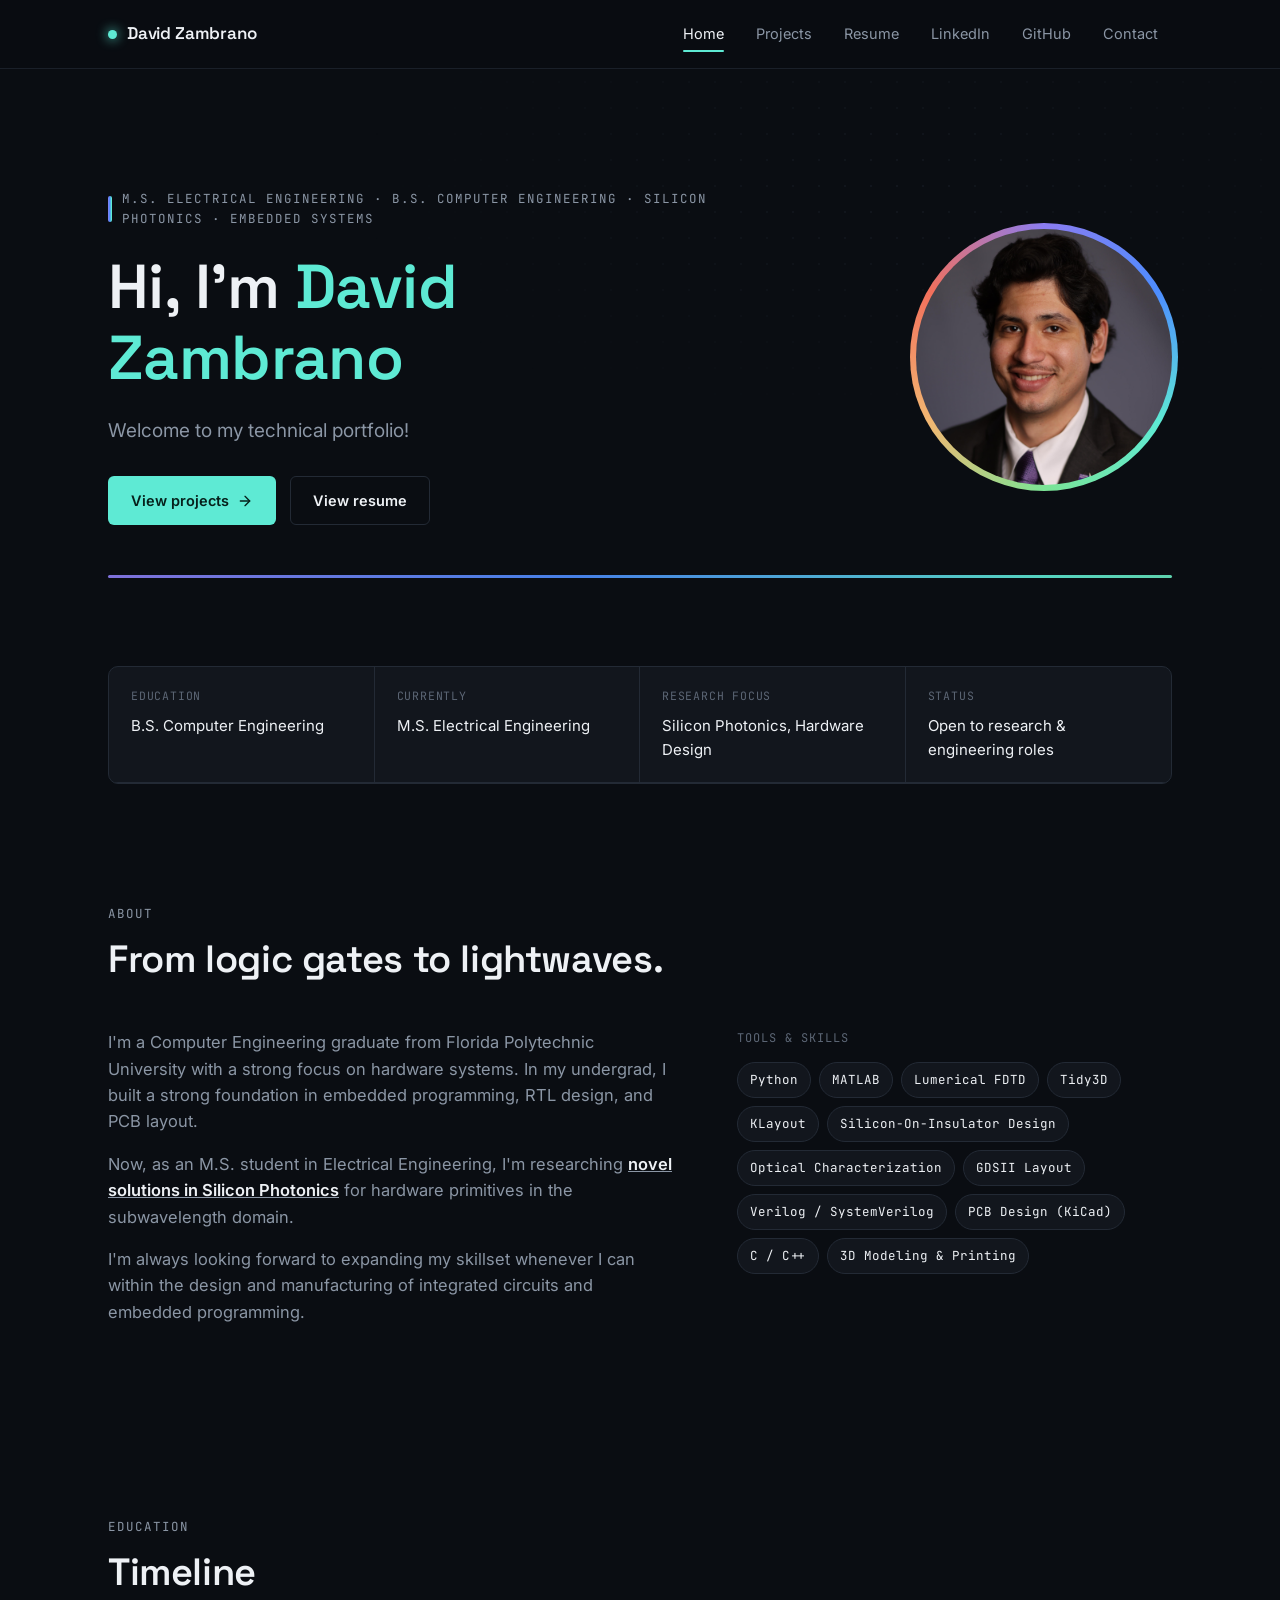
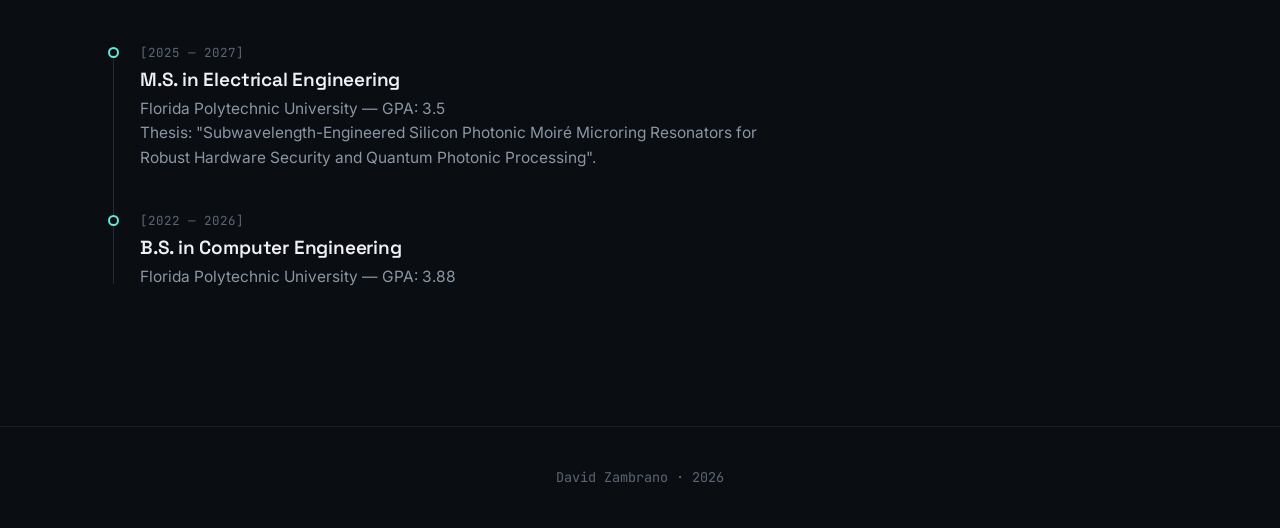
==== index.html @ 541285c4 "Restructuring of project tab." ====
<!DOCTYPE html>
<html lang="en">

<head>
<link rel="stylesheet" href="style.css">
<meta charset="UTF-8">
<meta name="viewport" content="width=device-width, initial-scale=1.0">
<title>David Zambrano | Portfolio</title>
<meta name="description" content="Portfolio of David Zambrano, Computer Engineering graduate, Master's student in Electrical Engineering, thesis in silicon photonic design.">
<link rel="icon" href="data:image/svg+xml,%3Csvg xmlns='http://www.w3.org/2000/svg' viewBox='0 0 32 32'%3E%3Crect width='32' height='32' rx='8' fill='%230a0d12'/%3E%3Ccircle cx='16' cy='16' r='6' fill='%235eead4'/%3E%3C/svg%3E">
<link rel="preconnect" href="https://fonts.googleapis.com">
<link rel="preconnect" href="https://fonts.gstatic.com" crossorigin>
<link href="https://fonts.googleapis.com/css2?family=Space+Grotesk:wght@500;600;700&family=Inter:wght@400;500;600&family=JetBrains+Mono:wght@400;500&display=swap" rel="stylesheet">
</head>

<body>
<script src="script.js"></script>
<a class="skip-link" href="#main">Skip to content</a>

<header class="site-nav">
  <div class="container">
    <a href="index.html" class="brand"><span class="brand-dot"></span>David Zambrano</a>
    <nav class="nav-links" id="nav-links">
      <a href="index.html" aria-current="page">Home</a>
      <a href="projects.html">Projects</a>
      <a href="resume.html">Resume</a>
      <a href="https://www.linkedin.com/in/davidizambrano/" target="_blank" rel="noopener noreferrer">LinkedIn</a>
      <a href="https://github.com/TheDogIsHungry" target="_blank" rel="noopener noreferrer">GitHub</a>
      <a href="https://dot.cards/davidzambrano" target="_blank" rel="noopener noreferrer">Contact</a>
    </nav>
    <button class="nav-toggle" aria-label="Toggle menu" aria-expanded="false" aria-controls="nav-links">
      <svg viewBox="0 0 24 24" fill="none" stroke="currentColor" stroke-width="1.8" stroke-linecap="round"><line x1="3" y1="6" x2="21" y2="6"/><line x1="3" y1="12" x2="21" y2="12"/><line x1="3" y1="18" x2="21" y2="18"/></svg>
    </button>
  </div>
</header>

<main id="main">

  <section class="hero">
    <div class="container hero-inner">
      <div class="hero-copy">
        <span class="eyebrow"><span class="mark" style="width:5px;height:26px;"></span>  M.S. Electrical Engineering · B.S. Computer Engineering  · Silicon Photonics · Embedded Systems</span>
        <h1>Hi, I'm <span style="color:var(--signal)">David Zambrano</span></h1>
        <p class="lede">Welcome to my technical portfolio!</p>
        <div class="hero-actions">
          <a href="projects.html" class="btn btn-primary">View projects
            <svg viewBox="0 0 24 24" fill="none" stroke="currentColor" stroke-width="2" stroke-linecap="round" stroke-linejoin="round"><line x1="5" y1="12" x2="19" y2="12"/><polyline points="12 5 19 12 12 19"/></svg>
          </a>
          <a href="resume.html" class="btn btn-ghost">View resume</a>
        </div>
      </div>
      <div class="hero-photo">
        <div class="photo-frame">
          <img class="photo-img" src="Images/Zambrano_David_Headshot_Zoomed.jpg" alt="David Zambrano"
               onerror="this.style.display='none'; this.nextElementSibling.style.display='flex';">
          <div class="photo-fallback">
            <svg viewBox="0 0 24 24" fill="none" stroke="currentColor" stroke-width="1.6" stroke-linecap="round" stroke-linejoin="round"><path d="M20 21v-2a4 4 0 0 0-4-4H8a4 4 0 0 0-4 4v2"/><circle cx="12" cy="7" r="4"/></svg>
          </div>
        </div>
      </div>
    </div>
    <div class="container" style="margin-top:50px;">
      <div class="divider-spectrum" role="presentation"></div>
    </div>
  </section>

  <section style="padding-top:0px; padding-bottom:24px;">
    <div class="container">
      <div class="datasheet reveal">
        <div class="cell"><div class="label">Education</div><div class="value">B.S. Computer Engineering</div></div>
        <div class="cell"><div class="label">Currently</div><div class="value">M.S. Electrical Engineering</div></div>
        <div class="cell"><div class="label">Research focus</div><div class="value">Silicon Photonics, Hardware Design</div></div>
        <div class="cell"><div class="label">Status</div><div class="value">Open to research &amp; engineering roles</div></div>
      </div>
    </div>
  </section>

  <section id="about">
    <div class="container">
      <div class="section-head">
        <span class="eyebrow">About</span>
        <h2>From logic gates to lightwaves.</h2>
      </div>
      <div class="about-grid">
        <div class="about-copy reveal">
          <p>I'm a Computer Engineering graduate from Florida Polytechnic University with a strong focus on hardware systems. In my undergrad, I built a strong foundation in embedded programming, RTL design, and PCB layout.</p>
          <p>Now, as an M.S. student in Electrical Engineering, I'm researching <a href="https://www.linkedin.com/company/bin-tarik-nanophotonics-group" target="_blank" rel="noopener noreferrer"><u><strong style="color:var(--ink)">novel solutions in Silicon Photonics</strong></u></a> for hardware primitives in the subwavelength domain.</p>
          <p>I'm always looking forward to expanding my skillset whenever I can within the design and manufacturing of integrated circuits and embedded programming.</p>
        </div>
        <div class="reveal">
          <div class="skills-title">Tools &amp; skills</div>
          <div class="chip-row">
            <span class="chip">Python</span>
            <span class="chip">MATLAB</span>
            <span class="chip">Lumerical FDTD</span>
            <span class="chip">Tidy3D</span>
            <span class="chip">KLayout</span>
            <span class="chip">Silicon-On-Insulator Design</span>
            <span class="chip">Optical Characterization</span>
            <span class="chip">GDSII Layout</span>
            <span class="chip">Verilog / SystemVerilog</span>
            <span class="chip">PCB Design (KiCad)</span>
            <span class="chip">C / C++</span>
            <span class="chip">3D Modeling &amp; Printing</span>
          </div>
        </div>
      </div>
    </div>
  </section>

  <section>
    <div class="container">
      <div class="section-head">
        <span class="eyebrow">Education</span>
        <h2>Timeline</h2>
      </div>
      <div class="timeline">
        <div class="timeline-item reveal">
          <div class="when">[2025 — 2027]</div>
          <h3>M.S. in Electrical Engineering</h3>
          <p> Florida Polytechnic University — GPA: 3.5 </p>
          <p> Thesis: "Subwavelength-Engineered Silicon Photonic Moiré Microring Resonators for Robust Hardware Security and Quantum Photonic Processing".</p>
        </div>
        <div class="timeline-item reveal">
          <div class="when">[2022 — 2026]</div>
          <h3>B.S. in Computer Engineering</h3>
          <p>Florida Polytechnic University — GPA: 3.88</p>
        </div>
        
      </div>
    </div>
  </section>

</main>

<footer class="site-footer">
  <div style="display: flex; justify-content: center;">
    <p class="footer-copy">David Zambrano · <span data-year></span> </p>
  </div>
</footer>
  
</body>
</html>
---- style.css ----
:root {
  /* surfaces */
  --bg: #0a0d12;
  --surface: #12161d;
  --surface-raised: #171c25;
  --line: #232a35;
  --line-soft: #1a2029;

  /* text */
  --ink: #eef1f5;
  --muted: #8b96a5;
  --muted-2: #5c6675;

  /* accents */
  --signal: #5eead4;
  --signal-ink: #06201b;
  --amber: #f2b872;
  --violet: #8b7cf0;
  --blue: #4d8dff;
  --green: #7be495;
  --red: #f2705c;

  --spectrum: linear-gradient(90deg,
    var(--violet) 0%, var(--blue) 22%, var(--signal) 44%,
    var(--green) 62%, var(--amber) 80%, var(--red) 100%);

  --radius: 10px;
  --radius-sm: 6px;
  --container: 1120px;

  --font-display: 'Space Grotesk', ui-sans-serif, system-ui, sans-serif;
  --font-body: 'Inter', ui-sans-serif, system-ui, -apple-system, sans-serif;
  --font-mono: 'JetBrains Mono', ui-monospace, SFMono-Regular, Menlo, monospace;

  --ease: cubic-bezier(.16,.8,.24,1);
  --dur: .25s;
}

/* ---------- reset ---------- */
*, *::before, *::after { box-sizing: border-box; }
html { scroll-behavior: smooth; }
@media (prefers-reduced-motion: reduce) {
  html { scroll-behavior: auto; }
  *, *::before, *::after { animation-duration: .001ms !important; animation-iteration-count: 1 !important; transition-duration: .001ms !important; }
}
body {
  margin: 0;
  background: var(--bg);
  color: var(--ink);
  font-family: var(--font-body);
  font-size: 16px;
  line-height: 1.6;
  -webkit-font-smoothing: antialiased;
}
img { max-width: 100%; display: block; }
a { color: inherit; text-decoration: none; }
ul { margin: 0; padding: 0; list-style: none; }
h1, h2, h3, h4 { font-family: var(--font-display); margin: 0; line-height: 1.15; font-weight: 600; letter-spacing: -0.01em; }
p { margin: 0; }
button, input, textarea { font-family: inherit; font-size: inherit; color: inherit; }

/* visible focus everywhere */
a:focus-visible, button:focus-visible, input:focus-visible, textarea:focus-visible {
  outline: 2px solid var(--signal);
  outline-offset: 3px;
  border-radius: var(--radius-sm);
}

.skip-link {
  position: absolute; left: -999px; top: 0;
  background: var(--signal); color: var(--signal-ink);
  padding: 10px 16px; border-radius: 0 0 var(--radius-sm) 0; z-index: 200;
  font-family: var(--font-mono); font-size: 13px;
}
.skip-link:focus { left: 0; }

/* ---------- layout helpers ---------- */
.container { max-width: var(--container); margin: 0 auto; padding: 0 28px; }
section { padding: 96px 0; }
@media (max-width: 720px) { section { padding: 64px 0; } .container { padding: 0 20px; } }

.eyebrow {
  display: inline-flex; align-items: center; gap: 10px;
  font-family: var(--font-mono); font-size: 12.5px; letter-spacing: .08em;
  text-transform: uppercase; color: var(--muted);
}

.mark {
  height: 3px; width: 64px; border-radius: 4px; background: var(--spectrum);
  background-size: 200% 100%;
  animation: shimmer 8s linear infinite;
}
@keyframes shimmer { to { background-position: 200% 0; } }

.divider-spectrum {
  height: 3px; width: 100%; border-radius: 4px; background: var(--spectrum);
  background-size: 200% 100%; animation: shimmer 10s linear infinite;
  opacity: .9;
}

.lede { color: var(--muted); font-size: 18px; max-width: 60ch; }

.section-head { display: flex; flex-direction: column; gap: 14px; margin-bottom: 48px; }
.section-head h2 { font-size: clamp(28px, 3.4vw, 38px); }

/* ---------- buttons ---------- */
.btn {
  display: inline-flex; align-items: center; gap: 8px;
  padding: 12px 22px; border-radius: var(--radius-sm);
  font-family: var(--font-body); font-weight: 600; font-size: 14.5px;
  border: 1px solid transparent; cursor: pointer;
  transition: transform var(--dur) var(--ease), border-color var(--dur) var(--ease), background var(--dur) var(--ease), color var(--dur) var(--ease);
}
.btn-primary { background: var(--signal); color: var(--signal-ink); }
.btn-primary:hover { transform: translateY(-2px); }
.btn-ghost { background: transparent; color: var(--ink); border-color: var(--line); }
.btn-ghost:hover { border-color: var(--signal); color: var(--signal); transform: translateY(-2px); }
.btn svg { width: 16px; height: 16px; }

/* ---------- nav ---------- */
.site-nav {
  position: sticky; top: 0; z-index: 100;
  background: rgba(10,13,18,.88);
  border-bottom: 1px solid var(--line-soft);
  backdrop-filter: saturate(140%) blur(6px);
}
.site-nav .container { display: flex; align-items: center; justify-content: space-between; height: 68px; }
.brand { font-family: var(--font-display); font-weight: 600; font-size: 17px; letter-spacing: -.01em; display: flex; align-items: center; gap: 10px; }
.brand-dot { width: 9px; height: 9px; border-radius: 50%; background: var(--signal); box-shadow: 0 0 12px var(--signal); }

.nav-links { display: flex; align-items: center; gap: 4px; }
.nav-links a {
  position: relative; padding: 8px 14px; font-size: 14.5px; color: var(--muted);
  transition: color var(--dur) var(--ease);
}
.nav-links a::after {
  content: ""; position: absolute; left: 14px; right: 14px; bottom: 2px; height: 2px;
  background: var(--signal); border-radius: 2px;
  transform: scaleX(0); transform-origin: left; transition: transform var(--dur) var(--ease);
}
.nav-links a:hover { color: var(--ink); }
.nav-links a:hover::after { transform: scaleX(1); }
.nav-links a[aria-current="page"] { color: var(--ink); }
.nav-links a[aria-current="page"]::after { transform: scaleX(1); }

.nav-toggle { display: none; background: none; border: 1px solid var(--line); border-radius: var(--radius-sm); width: 40px; height: 40px; align-items: center; justify-content: center; }
.nav-toggle svg { width: 18px; height: 18px; }

@media (max-width: 780px) {
  .nav-toggle { display: inline-flex; }
  .nav-links {
    position: absolute; top: 68px; left: 0; right: 0;
    background: var(--bg); border-bottom: 1px solid var(--line-soft);
    flex-direction: column; align-items: stretch; padding: 8px 20px 18px;
    display: none;
  }
  .nav-links.open { display: flex; }
  .nav-links a { padding: 12px 4px; }
  .nav-links a::after { display: none; }
}

/* ---------- hero ---------- */
.hero { position: relative; padding: 120px 0 88px; overflow: hidden; }
.hero::before {
  content: ""; position: absolute; inset: 0; pointer-events: none;
  background-image: radial-gradient(var(--line-soft) 1px, transparent 1px);
  background-size: 26px 26px;
  -webkit-mask-image: radial-gradient(ellipse 60% 60% at 70% 20%, #000 0%, transparent 70%);
  mask-image: radial-gradient(ellipse 60% 60% at 70% 20%, #000 0%, transparent 70%);
  opacity: .5;
}
.hero-inner {
  position: relative; display: flex; align-items: center; justify-content: space-between;
  gap: 56px;
}
.hero-copy { display: flex; flex-direction: column; gap: 22px; max-width: 620px; flex: 1 1 480px; }
.hero h1 { font-size: clamp(38px, 6vw, 62px); }
.hero .lede { font-size: 19px; }
.hero-actions { display: flex; gap: 14px; margin-top: 8px; flex-wrap: wrap; }
.hero-caption { font-family: var(--font-mono); font-size: 12.5px; color: var(--muted-2); margin-top: -6px; }

/* ---------- hero photo: circular frame with a rotating spectrum ring ---------- */
.hero-photo { flex: 0 0 auto; display: flex; justify-content: center; }
.photo-frame {
  position: relative;
  width: clamp(160px, 20vw, 260px);
  height: clamp(160px, 20vw, 260px);
  border-radius: 50%;
  flex-shrink: 0;
}
.photo-frame::before {
  content: "";
  position: absolute; inset: -6px; z-index: 0;
  border-radius: 50%;
  background: conic-gradient(from 0deg,
    var(--violet), var(--blue), var(--signal), var(--green), var(--amber), var(--red), var(--violet));
  animation: spin-ring 8s linear infinite;
}
@keyframes spin-ring { to { transform: rotate(360deg); } }
.photo-img, .photo-fallback {
  position: absolute; inset: 0; z-index: 1;
  width: 100%; height: 100%;
  border-radius: 50%;
  object-fit: cover;
  display: block;
}
.photo-fallback {
  display: none; /* shown automatically via onerror if no photo is found yet */
  align-items: center; justify-content: center;
  background: var(--surface-raised);
  border: 1px solid var(--line);
  color: var(--muted-2);
}
.photo-fallback svg { width: 36%; height: 36%; }

@media (max-width: 860px) {
  .hero-inner { flex-direction: column-reverse; text-align: center; gap: 36px; }
  .hero-copy { max-width: 100%; align-items: center; }
  .hero-actions { justify-content: center; }
}

/* ---------- datasheet strip ---------- */
.datasheet {
  border: 1px solid var(--line); border-radius: var(--radius);
  background: var(--surface); overflow: hidden;
  display: grid; grid-template-columns: repeat(4, 1fr);
}
.datasheet .cell { padding: 20px 22px; border-right: 1px solid var(--line); border-bottom: 1px solid var(--line); }
.datasheet .cell:nth-child(4n) { border-right: none; }
.datasheet .label { font-family: var(--font-mono); font-size: 11.5px; letter-spacing: .07em; text-transform: uppercase; color: var(--muted-2); margin-bottom: 8px; }
.datasheet .value { font-size: 15px; color: var(--ink); }
@media (max-width: 780px) {
  .datasheet { grid-template-columns: repeat(2, 1fr); }
  .datasheet .cell:nth-child(4n) { border-right: 1px solid var(--line); }
  .datasheet .cell:nth-child(2n) { border-right: none; }
}

/* ---------- about / skills ---------- */
.about-grid { display: grid; grid-template-columns: 1.3fr 1fr; gap: 64px; align-items: start; }
@media (max-width: 860px) { .about-grid { grid-template-columns: 1fr; gap: 40px; } }
.about-copy p + p { margin-top: 16px; }
.about-copy { color: var(--muted); font-size: 16.5px; }
.about-copy strong { color: var(--ink); font-weight: 600; }

.skills-title { font-family: var(--font-mono); font-size: 12px; letter-spacing: .08em; text-transform: uppercase; color: var(--muted-2); margin-bottom: 14px; }
.chip-row { display: flex; flex-wrap: wrap; gap: 8px; }
.chip {
  font-family: var(--font-mono); font-size: 12.5px; color: var(--ink);
  border: 1px solid var(--line); background: var(--surface);
  padding: 7px 12px; border-radius: 999px;
}

/* ---------- timeline ---------- */
.timeline { position: relative; padding-left: 32px; }
.timeline::before { content: ""; position: absolute; left: 5px; top: 6px; bottom: 6px; width: 1px; background: var(--line); }
.timeline-item { position: relative; padding-bottom: 40px; }
.timeline-item:last-child { padding-bottom: 0; }
.timeline-item::before {
  content: ""; position: absolute; left: -32px; top: 4px; width: 11px; height: 11px; border-radius: 50%;
  background: var(--bg); border: 2px solid var(--signal);
}
.timeline-item .when { font-family: var(--font-mono); font-size: 12.5px; color: var(--muted-2); margin-bottom: 6px; }
.timeline-item h3 { font-size: 19px; margin-bottom: 6px; }
.timeline-item p { color: var(--muted); font-size: 15.5px; max-width: 62ch; }

/* ---------- cards / project grid ---------- */
.grid { display: grid; grid-template-columns: repeat(3, 1fr); gap: 22px; }
@media (max-width: 980px) { .grid { grid-template-columns: repeat(2, 1fr); } }
@media (max-width: 640px) { .grid { grid-template-columns: 1fr; } }

/* cards that take the full width the 3-column grid used to occupy */
.grid.grid-full { grid-template-columns: 1fr; gap: 26px; }
.grid-full .card { padding: 32px; }

/* two-photo row for a project card, sits between the description and the tags */
.card-media { display: grid; grid-template-columns: 1fr 1fr; gap: 12px; }
.media-slot {
  position: relative; aspect-ratio: 14 / 9; overflow: hidden;
  border-radius: var(--radius-sm); background: var(--surface-raised); border: 1px solid var(--line);
}
.media-slot img { width: 100%; height: 100%; object-fit: cover; display: block; }
.media-fallback {
  position: absolute; inset: 0; display: none; flex-direction: column; align-items: center; justify-content: center; gap: 6px;
  color: var(--muted-2); font-family: var(--font-mono); font-size: 11.5px; text-align: center; padding: 10px;
}
.media-fallback svg { width: 26px; height: 26px; }
@media (max-width: 560px) { .card-media { grid-template-columns: 1fr; } }

.card {
  border: 1px solid var(--line); background: var(--surface); border-radius: var(--radius);
  padding: 26px; display: flex; flex-direction: column; gap: 14px;
  transition: transform var(--dur) var(--ease), border-color var(--dur) var(--ease);
}
.card:hover { transform: translateY(-4px); border-color: var(--signal); }
.card-icon { width: 38px; height: 38px; border-radius: 9px; background: var(--surface-raised); display: flex; align-items: center; justify-content: center; color: var(--signal); }
.card-icon svg { width: 19px; height: 19px; }
.card h3 { font-size: 18px; }
.card p { color: var(--muted); font-size: 14.5px; flex-grow: 1; }
.card-tags { display: flex; flex-wrap: wrap; gap: 6px; }
.tag { font-family: var(--font-mono); font-size: 11.5px; color: var(--muted); border: 1px solid var(--line); padding: 4px 9px; border-radius: 6px; }
.card-links { display: flex; gap: 16px; margin-top: 4px; }
.card-links a { font-size: 13.5px; color: var(--signal); display: inline-flex; align-items: center; gap: 6px; }
.card-links a:hover { text-decoration: underline; }
.card-links svg { width: 14px; height: 14px; }

/* ---------- github page ---------- */
.gh-profile {
  display: flex; gap: 24px; align-items: center; border: 1px solid var(--line);
  background: var(--surface); border-radius: var(--radius); padding: 28px;
  flex-wrap: wrap;
}
.gh-avatar {
  width: 84px; height: 84px; border-radius: 50%; background: var(--surface-raised);
  border: 1px solid var(--line); display: flex; align-items: center; justify-content: center; color: var(--signal); flex-shrink: 0;
}
.gh-avatar svg { width: 38px; height: 38px; }
.gh-meta h2 { font-size: 22px; margin-bottom: 4px; }
.gh-meta p { color: var(--muted); font-size: 15px; }
.gh-stats { display: flex; gap: 10px; margin-top: 14px; flex-wrap: wrap; }
.gh-stats img { border-radius: var(--radius-sm); }
.gh-cta { margin-left: auto; }
@media (max-width: 640px) { .gh-cta { margin-left: 0; } }

/* ---------- resume page ---------- */
.resume-head { display: flex; align-items: center; justify-content: space-between; gap: 20px; flex-wrap: wrap; }
.resume-block + .resume-block { margin-top: 44px; }
.resume-block h2 { font-size: 21px; margin-bottom: 20px; display: flex; align-items: center; gap: 12px; }
.resume-block h2 .mark { width: 26px; }
.resume-entry + .resume-entry { margin-top: 22px; padding-top: 22px; border-top: 1px solid var(--line-soft); }
.resume-entry-head { display: flex; justify-content: space-between; gap: 16px; flex-wrap: wrap; }
.resume-entry-head h3 { font-size: 16.5px; }
.resume-entry-head .when { font-family: var(--font-mono); font-size: 12.5px; color: var(--muted-2); white-space: nowrap; }
.resume-entry .org { color: var(--signal); font-size: 14px; margin-top: 2px; }
.resume-entry ul { margin-top: 10px; display: flex; flex-direction: column; gap: 6px; }
.resume-entry li { color: var(--muted); font-size: 14.5px; padding-left: 18px; position: relative; }
.resume-entry li::before { content: "—"; position: absolute; left: 0; color: var(--muted-2); }

/* ---------- contact ---------- */
.contact-grid { display: grid; grid-template-columns: 1fr 1fr; gap: 60px; }
@media (max-width: 860px) { .contact-grid { grid-template-columns: 1fr; gap: 44px; } }

.contact-link-row {
  display: flex; align-items: center; gap: 14px; padding: 16px 0;
  border-bottom: 1px solid var(--line-soft);
}
.contact-link-row:first-child { padding-top: 0; }
.contact-icon { width: 36px; height: 36px; border-radius: 8px; background: var(--surface); border: 1px solid var(--line); display: flex; align-items: center; justify-content: center; color: var(--signal); flex-shrink: 0; }
.contact-icon svg { width: 16px; height: 16px; }
.contact-link-row .label { font-family: var(--font-mono); font-size: 11.5px; letter-spacing: .06em; text-transform: uppercase; color: var(--muted-2); }
.contact-link-row .value { font-size: 15.5px; margin-top: 2px; }
.contact-link-row a.value:hover { color: var(--signal); }

.field { display: flex; flex-direction: column; gap: 8px; margin-bottom: 18px; }
.field label { font-family: var(--font-mono); font-size: 12px; letter-spacing: .05em; text-transform: uppercase; color: var(--muted); }
.field input, .field textarea {
  background: var(--surface); border: 1px solid var(--line); border-radius: var(--radius-sm);
  padding: 12px 14px; color: var(--ink); resize: vertical;
  transition: border-color var(--dur) var(--ease);
}
.field input:focus, .field textarea:focus { border-color: var(--signal); }
.field input::placeholder, .field textarea::placeholder { color: var(--muted-2); }
.form-note { font-size: 13px; color: var(--muted-2); margin-top: 10px; }
.form-status { font-size: 14px; margin-top: 14px; min-height: 20px; }
.form-status.ok { color: var(--signal); }

/* ---------- footer ---------- */
.site-footer { border-top: 1px solid var(--line-soft); padding: 40px 0; margin-top: 40px; }
.site-footer .container { display: flex; align-items: center; justify-content: space-between; flex-wrap: wrap; gap: 16px; }
.footer-copy { color: var(--muted-2); font-size: 13.5px; font-family: var(--font-mono); }
.footer-social { display: flex; gap: 10px; }
.footer-social a {
  width: 36px; height: 36px; border-radius: 8px; border: 1px solid var(--line);
  display: flex; align-items: center; justify-content: center; color: var(--muted);
  transition: color var(--dur) var(--ease), border-color var(--dur) var(--ease);
}
.footer-social a:hover { color: var(--signal); border-color: var(--signal); }
.footer-social svg { width: 16px; height: 16px; }

/* ---------- page kicker (used at top of every page's main heading) ---------- */
.page-head { padding: 56px 0 8px; }
.page-head .mark { margin-bottom: 18px; }
.page-head h1 { font-size: clamp(32px, 4.4vw, 46px); margin-bottom: 14px; }

@media (max-width: 640px) {
  .page-head { text-align: center; }
  .page-head .mark { margin-left: auto; margin-right: auto; }
  .resume-head { flex-direction: column; align-items: center; text-align: center; gap: 24px; }
}

/* ---------- reveal-on-scroll ---------- */
.reveal { opacity: 0; transform: translateY(14px); transition: opacity .6s var(--ease), transform .6s var(--ease); }
.reveal.in { opacity: 1; transform: translateY(0); }
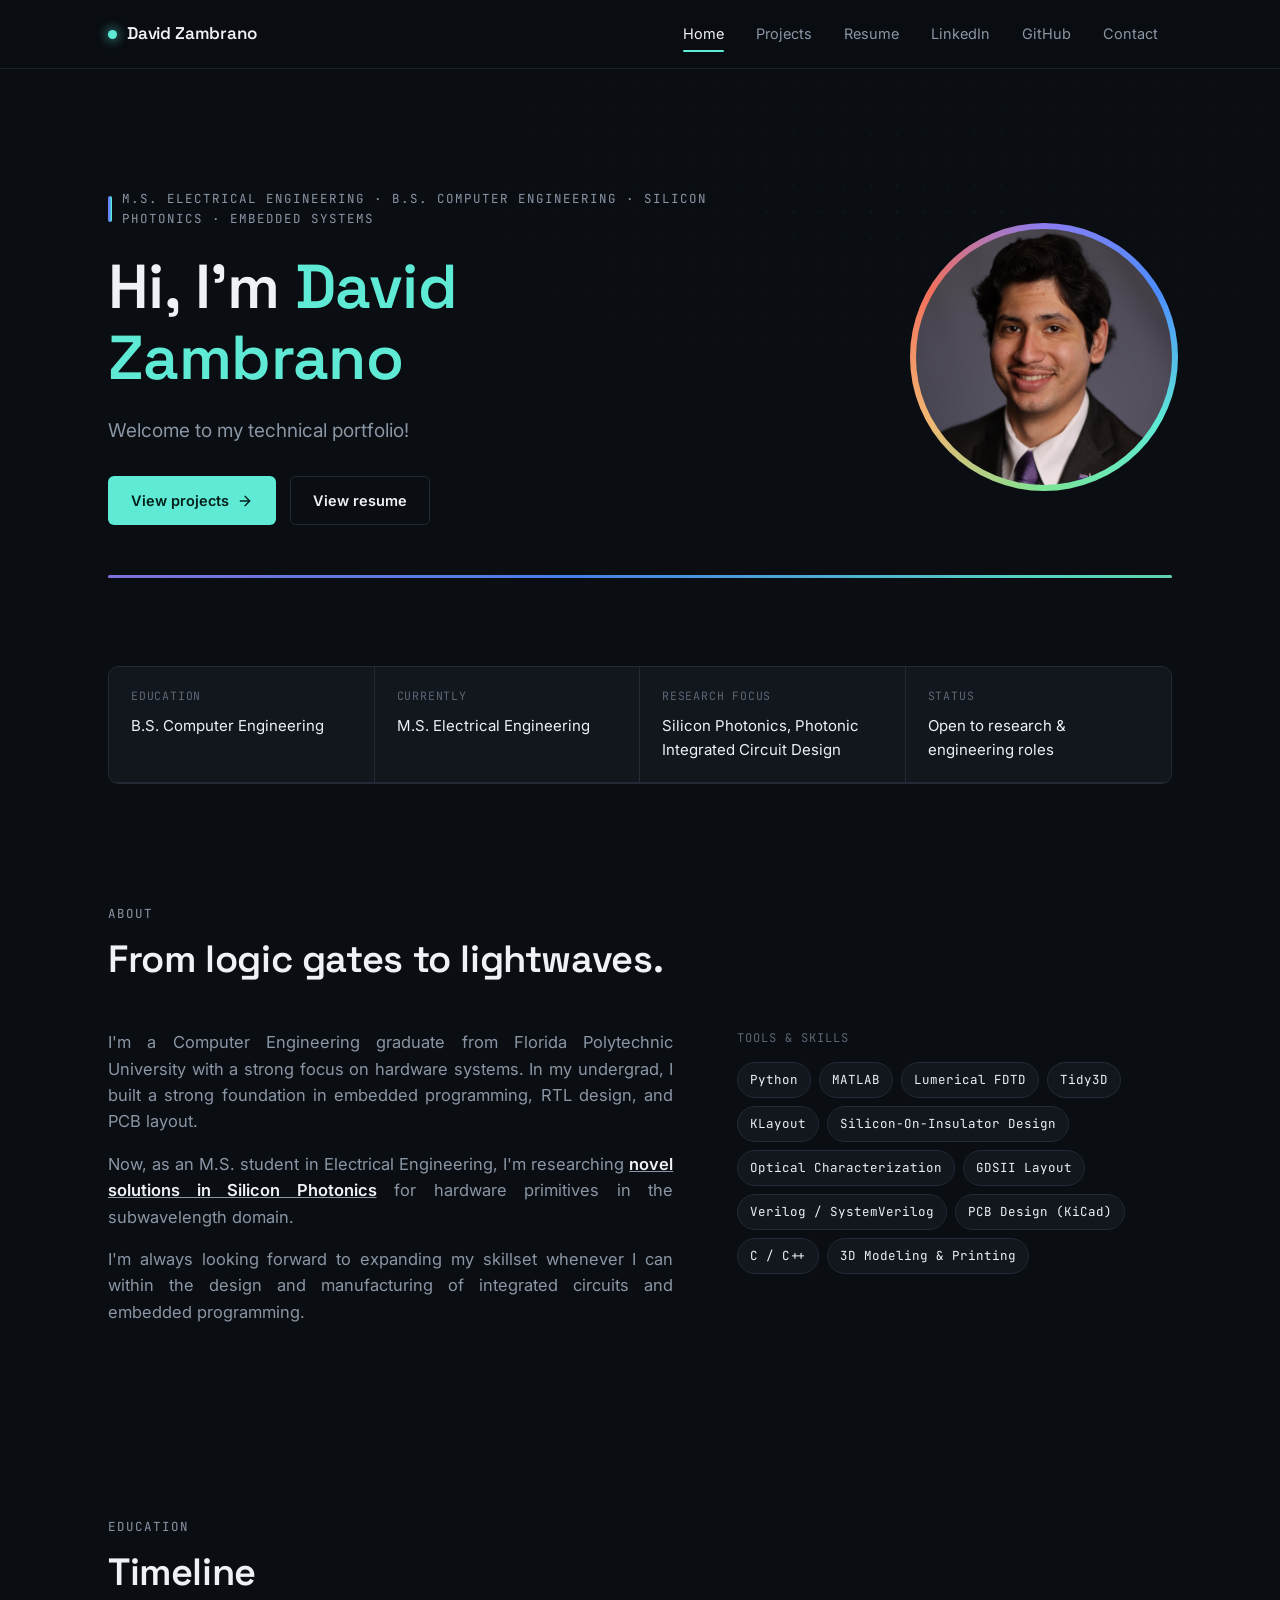
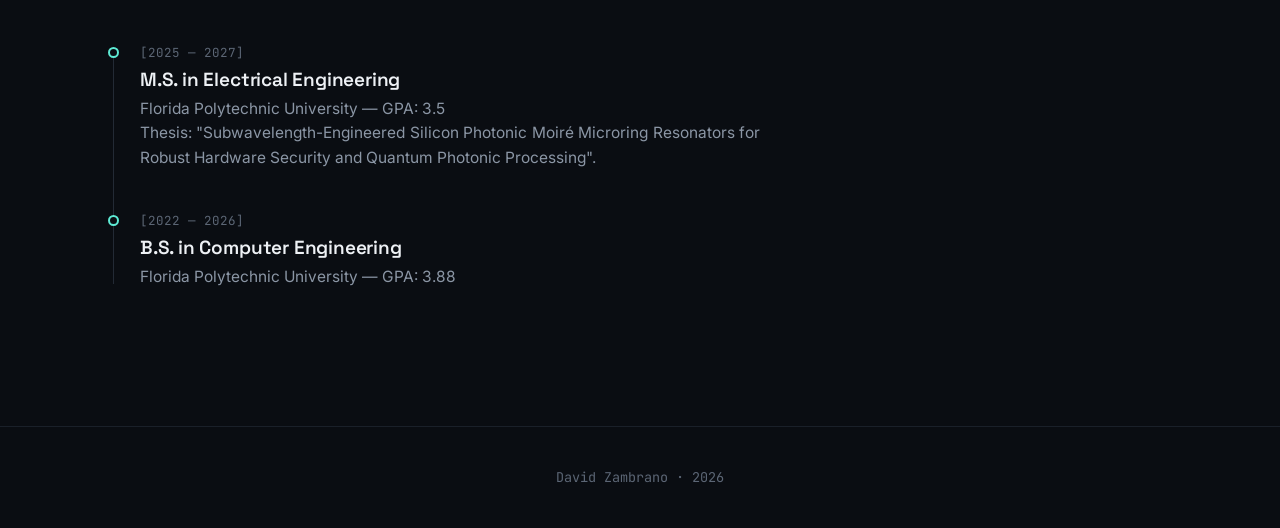
==== commit e08e5d6e: "Added project deep dive page, corresponding images" ====
--- a/index.html
+++ b/index.html
@@ -69,7 +69,7 @@
       <div class="datasheet reveal">
         <div class="cell"><div class="label">Education</div><div class="value">B.S. Computer Engineering</div></div>
         <div class="cell"><div class="label">Currently</div><div class="value">M.S. Electrical Engineering</div></div>
-        <div class="cell"><div class="label">Research focus</div><div class="value">Silicon Photonics, Hardware Design</div></div>
+        <div class="cell"><div class="label">Research focus</div><div class="value">Silicon Photonics, Photonic Integrated Circuit Design</div></div>
         <div class="cell"><div class="label">Status</div><div class="value">Open to research &amp; engineering roles</div></div>
       </div>
     </div>
@@ -84,7 +84,7 @@
       <div class="about-grid">
         <div class="about-copy reveal">
           <p>I'm a Computer Engineering graduate from Florida Polytechnic University with a strong focus on hardware systems. In my undergrad, I built a strong foundation in embedded programming, RTL design, and PCB layout.</p>
-          <p>Now, as an M.S. student in Electrical Engineering, I'm researching <a href="https://www.linkedin.com/company/bin-tarik-nanophotonics-group" target="_blank" rel="noopener noreferrer"><u><strong style="color:var(--ink)">novel solutions in Silicon Photonics</strong></u></a> for hardware primitives in the subwavelength domain.</p>
+          <p>Now, as an M.S. student in Electrical Engineering, I'm researching <a href="https://www.linkedin.com/company/bin-tarik-nanophotonics-group/posts/?feedView=all" target="_blank" rel="noopener noreferrer"><u><strong style="color:var(--ink)">novel solutions in Silicon Photonics</strong></u></a> for hardware primitives in the subwavelength domain.</p>
           <p>I'm always looking forward to expanding my skillset whenever I can within the design and manufacturing of integrated circuits and embedded programming.</p>
         </div>
         <div class="reveal">
--- a/style.css
+++ b/style.css
@@ -43,6 +43,8 @@
   html { scroll-behavior: auto; }
   *, *::before, *::after { animation-duration: .001ms !important; animation-iteration-count: 1 !important; transition-duration: .001ms !important; }
 }
+
+
 body {
   margin: 0;
   background: var(--bg);
@@ -56,7 +58,7 @@
 a { color: inherit; text-decoration: none; }
 ul { margin: 0; padding: 0; list-style: none; }
 h1, h2, h3, h4 { font-family: var(--font-display); margin: 0; line-height: 1.15; font-weight: 600; letter-spacing: -0.01em; }
-p { margin: 0; }
+p { margin: 0; text-align: justify; text-align-last: left; -webkit-hyphens: auto; -ms-hyphens: auto; hyphens: auto; }
 button, input, textarea { font-family: inherit; font-size: inherit; color: inherit; }
 
 /* visible focus everywhere */
@@ -381,9 +383,55 @@
 .page-head .mark { margin-bottom: 18px; }
 .page-head h1 { font-size: clamp(32px, 4.4vw, 46px); margin-bottom: 14px; }
 
+/* ---------- back link ---------- */
+.back-link {
+  display: inline-flex; align-items: center; gap: 8px;
+  font-family: var(--font-mono); font-size: 13px; color: var(--muted);
+  margin-bottom: 22px; transition: color var(--dur) var(--ease);
+}
+.back-link:hover { color: var(--signal); }
+.back-link svg { width: 14px; height: 14px; }
+
+/* ---------- project detail / document-style content ---------- */
+.doc-content { max-width: 900px; margin: 0 auto; color: var(--muted); font-size: 16.5px; line-height: 1.75; }
+/* this block is long (full article length), so the scroll-reveal fade-in never gets far
+   enough into view to trigger near the top of the page — show it immediately instead */
+.doc-content.reveal { opacity: 1; transform: none; }
+.doc-content .lede { font-size: 18.5px; margin-bottom: 4px; }
+.doc-content p { margin-bottom: 20px; }
+.doc-content strong { color: var(--ink); font-weight: 600; }
+.doc-content h2 { font-family: var(--font-display); color: var(--ink); font-size: 24px; margin: 48px 0 16px; }
+.doc-content h2:first-of-type { margin-top: 8px; }
+.doc-content .card-media { margin: 8px 0 36px; }
+.card-media figure { margin: 0; }
+.card-media figcaption { margin-top: 10px; font-family: var(--font-mono); font-size: 12.5px; color: var(--muted); text-align: center; }
+.doc-figure { margin: 36px 0; }
+.doc-figure figcaption { margin-top: 10px; font-family: var(--font-mono); font-size: 12.5px; color: var(--muted); text-align: center; }
+.doc-quote {
+  margin: 40px 0; padding-left: 22px; border-left: 2px solid var(--signal);
+  font-family: var(--font-display); font-size: 20px; line-height: 1.5; color: var(--ink);
+}
+.doc-quote cite { display: block; margin-top: 10px; font-family: var(--font-mono); font-size: 12.5px; color: var(--muted-2); font-style: normal; }
+
+/* project detail header: auto-detected as any page-head containing a back-link.
+   Centers the mark/eyebrow/title/tags and puts the back-link at the very top, above the
+   light bar — done entirely through CSS (:has), no HTML markup or class changes required. */
+.page-head:has(.back-link) {
+  display: flex;
+  flex-direction: column;
+  align-items: center;
+  text-align: center;
+}
+.page-head:has(.back-link) .back-link { order: 0; justify-content: center; margin: 0 0 20px; }
+.page-head:has(.back-link) .mark { order: 1; margin-left: auto; margin-right: auto; margin-bottom: 14px; }
+.page-head:has(.back-link) .eyebrow { order: 2; margin-bottom: 6px; }
+.page-head:has(.back-link) h1 { order: 4; margin-bottom: 14px; }
+.page-head:has(.back-link) .card-tags { order: 5; justify-content: center; }
+
 @media (max-width: 640px) {
   .page-head { text-align: center; }
   .page-head .mark { margin-left: auto; margin-right: auto; }
+  .page-head .card-tags { justify-content: center; }
   .resume-head { flex-direction: column; align-items: center; text-align: center; gap: 24px; }
 }
 
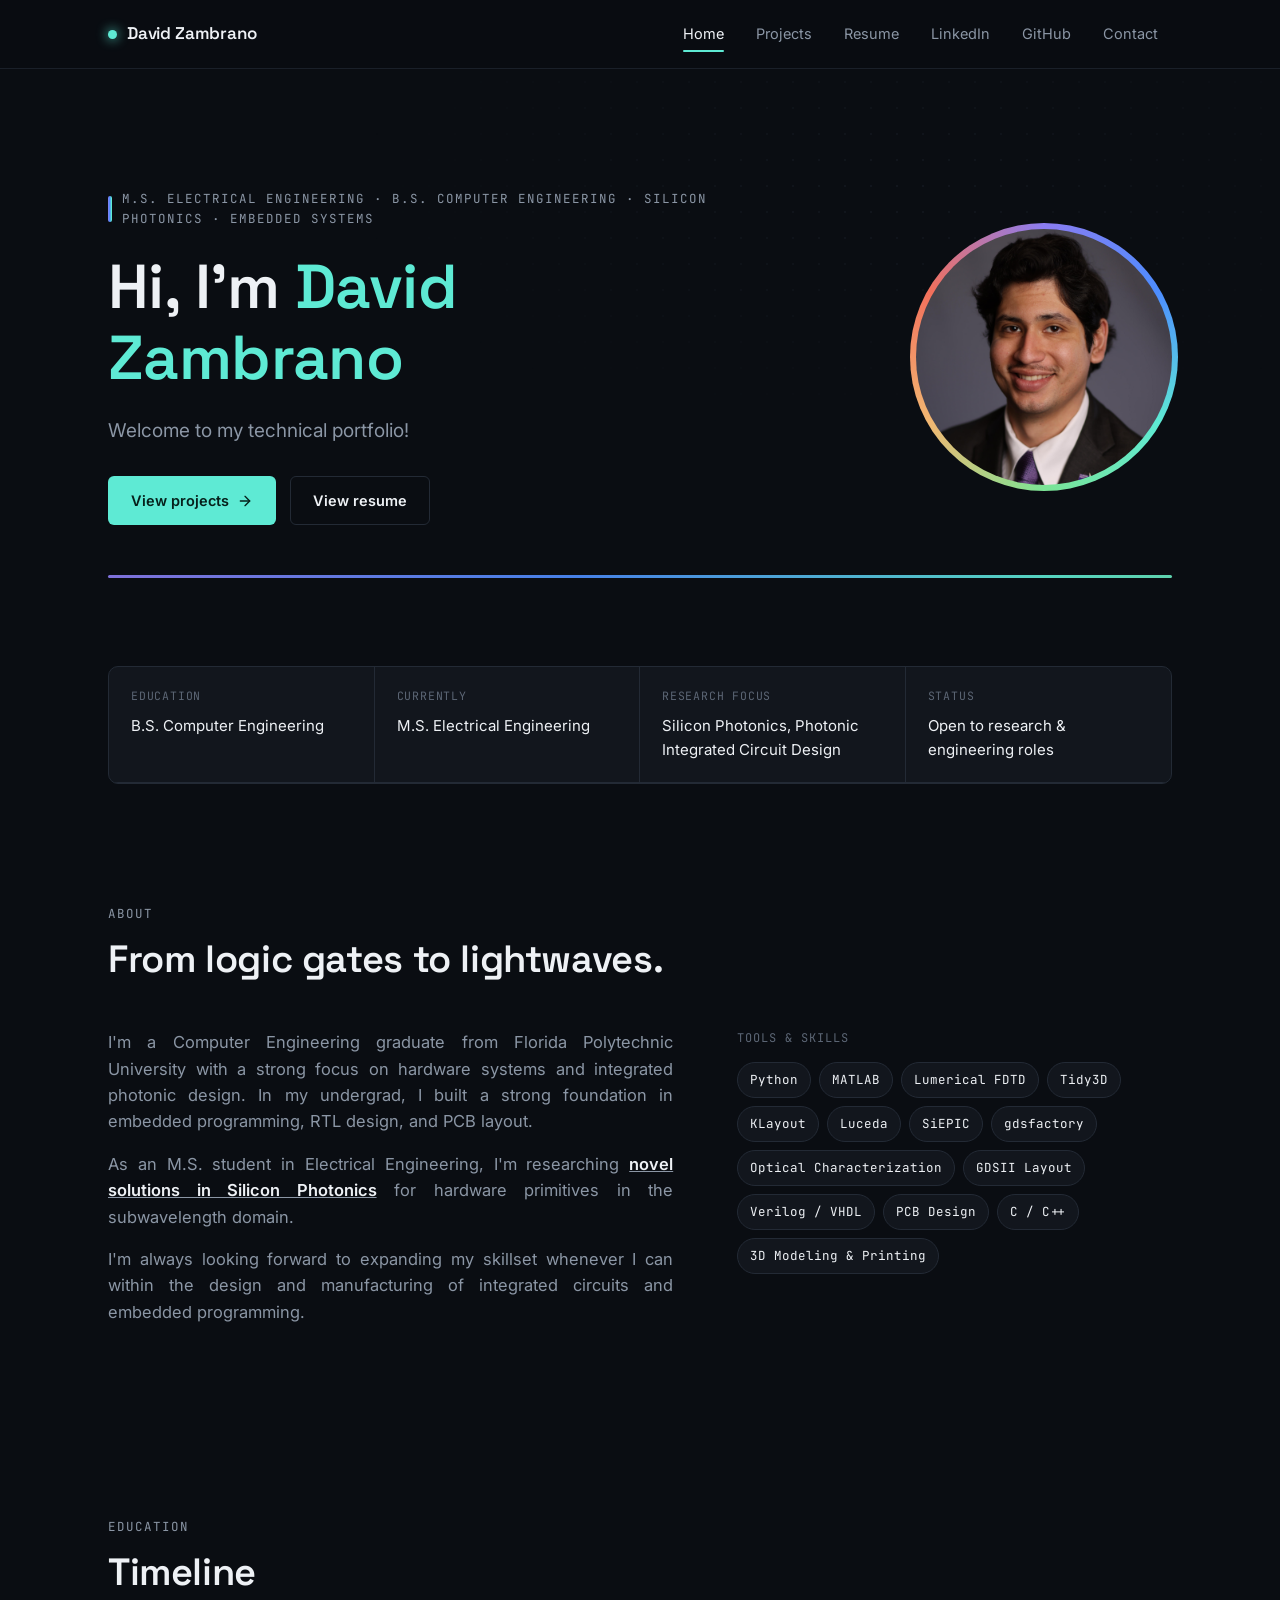
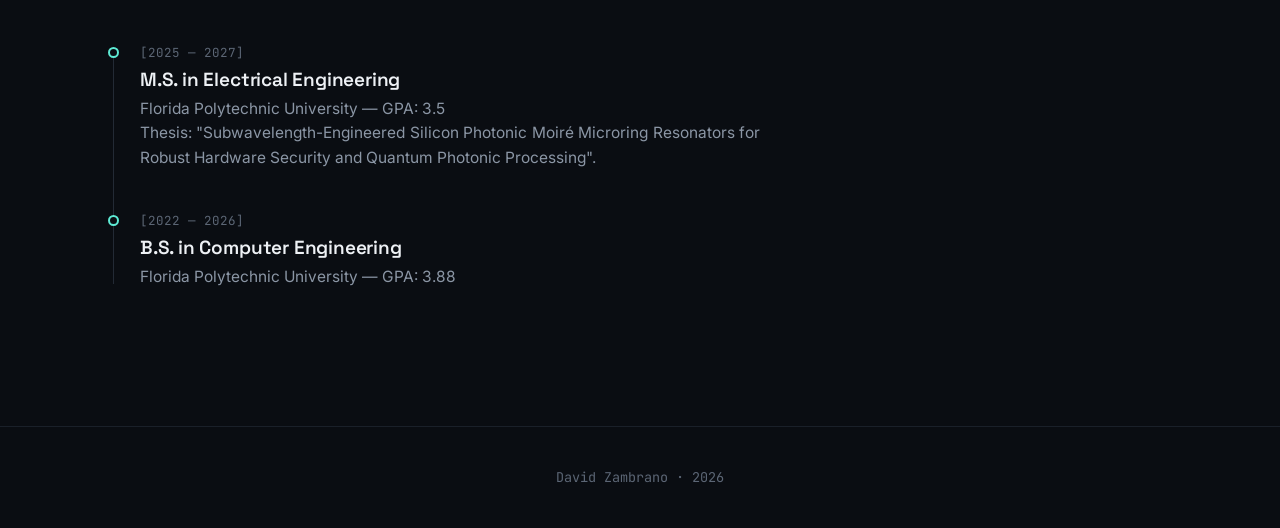
==== commit c1494d3c: "Reorganized image files, add WartHog page" ====
--- a/index.html
+++ b/index.html
@@ -83,8 +83,8 @@
       </div>
       <div class="about-grid">
         <div class="about-copy reveal">
-          <p>I'm a Computer Engineering graduate from Florida Polytechnic University with a strong focus on hardware systems. In my undergrad, I built a strong foundation in embedded programming, RTL design, and PCB layout.</p>
-          <p>Now, as an M.S. student in Electrical Engineering, I'm researching <a href="https://www.linkedin.com/company/bin-tarik-nanophotonics-group/posts/?feedView=all" target="_blank" rel="noopener noreferrer"><u><strong style="color:var(--ink)">novel solutions in Silicon Photonics</strong></u></a> for hardware primitives in the subwavelength domain.</p>
+          <p>I'm a Computer Engineering graduate from Florida Polytechnic University with a strong focus on hardware systems and integrated photonic design. In my undergrad, I built a strong foundation in embedded programming, RTL design, and PCB layout.</p>
+          <p>As an M.S. student in Electrical Engineering, I'm researching <a href="https://www.linkedin.com/company/bin-tarik-nanophotonics-group/posts/?feedView=all" target="_blank" rel="noopener noreferrer"><u><strong style="color:var(--ink)">novel solutions in Silicon Photonics</strong></u></a> for hardware primitives in the subwavelength domain.</p>
           <p>I'm always looking forward to expanding my skillset whenever I can within the design and manufacturing of integrated circuits and embedded programming.</p>
         </div>
         <div class="reveal">
@@ -95,11 +95,13 @@
             <span class="chip">Lumerical FDTD</span>
             <span class="chip">Tidy3D</span>
             <span class="chip">KLayout</span>
-            <span class="chip">Silicon-On-Insulator Design</span>
+            <span class="chip">Luceda</span>
+            <span class="chip">SiEPIC</span>
+            <span class="chip">gdsfactory</span>
             <span class="chip">Optical Characterization</span>
             <span class="chip">GDSII Layout</span>
-            <span class="chip">Verilog / SystemVerilog</span>
-            <span class="chip">PCB Design (KiCad)</span>
+            <span class="chip">Verilog / VHDL</span>
+            <span class="chip">PCB Design</span>
             <span class="chip">C / C++</span>
             <span class="chip">3D Modeling &amp; Printing</span>
           </div>
--- a/style.css
+++ b/style.css
@@ -287,6 +287,12 @@
 }
 .media-fallback svg { width: 26px; height: 26px; }
 @media (max-width: 560px) { .card-media { grid-template-columns: 1fr; } }
+
+/* modifier — pair with .media-slot, e.g. class="media-slot no-crop", to show a photo at its
+   own natural aspect ratio instead of the site-wide 14:9 crop. Keeps the same rounded border,
+   background, and placeholder-fallback behavior; only the sizing/cropping changes. */
+.media-slot.no-crop { aspect-ratio: auto; min-height: 160px; }
+.media-slot.no-crop img { height: auto; }
 
 .card {
   border: 1px solid var(--line); background: var(--surface); border-radius: var(--radius);
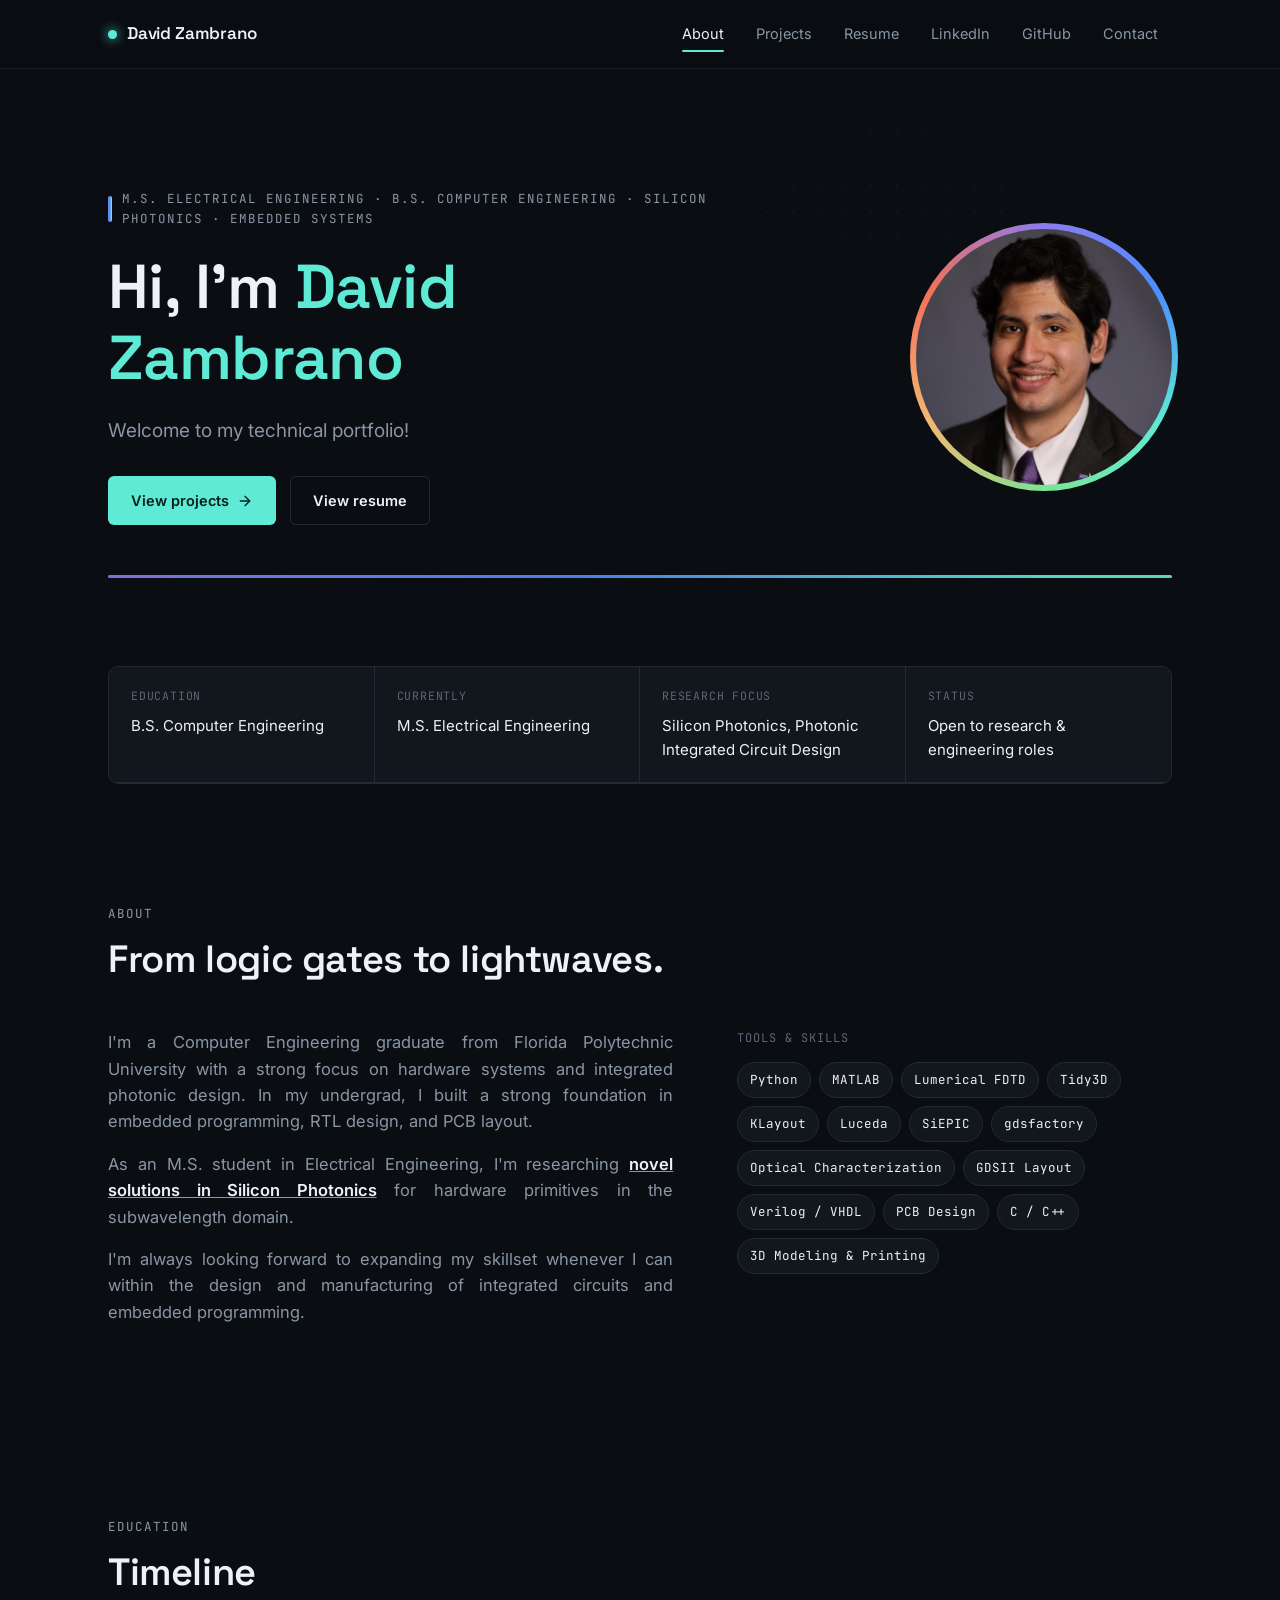
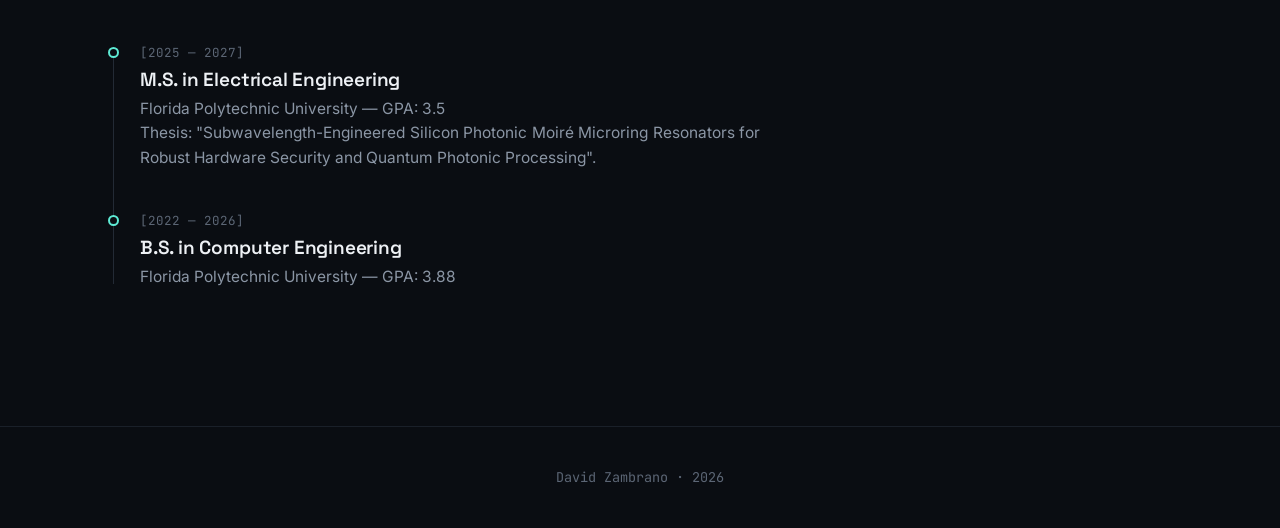
==== commit f92f74ac: "Fixed margin bug with no-crop images, home->about" ====
--- a/index.html
+++ b/index.html
@@ -21,7 +21,7 @@
   <div class="container">
     <a href="index.html" class="brand"><span class="brand-dot"></span>David Zambrano</a>
     <nav class="nav-links" id="nav-links">
-      <a href="index.html" aria-current="page">Home</a>
+      <a href="index.html" aria-current="page">About</a>
       <a href="projects.html">Projects</a>
       <a href="resume.html">Resume</a>
       <a href="https://www.linkedin.com/in/davidizambrano/" target="_blank" rel="noopener noreferrer">LinkedIn</a>
--- a/style.css
+++ b/style.css
@@ -291,8 +291,9 @@
 /* modifier — pair with .media-slot, e.g. class="media-slot no-crop", to show a photo at its
    own natural aspect ratio instead of the site-wide 14:9 crop. Keeps the same rounded border,
    background, and placeholder-fallback behavior; only the sizing/cropping changes. */
-.media-slot.no-crop { aspect-ratio: auto; min-height: 160px; }
+.media-slot.no-crop { aspect-ratio: auto;}
 .media-slot.no-crop img { height: auto; }
+.media-slot.no-crop .media-fallback { position: static; min-height: 160px; }
 
 .card {
   border: 1px solid var(--line); background: var(--surface); border-radius: var(--radius);
@@ -413,6 +414,58 @@
 .card-media figcaption { margin-top: 10px; font-family: var(--font-mono); font-size: 12.5px; color: var(--muted); text-align: center; }
 .doc-figure { margin: 36px 0; }
 .doc-figure figcaption { margin-top: 10px; font-family: var(--font-mono); font-size: 12.5px; color: var(--muted); text-align: center; }
+
+/* responsive embed for a video (YouTube/Vimeo iframe, or a self-hosted <video>) inside doc-content */
+.doc-video {
+  position: relative; aspect-ratio: 16 / 9; overflow: hidden;
+  border-radius: var(--radius); border: 1px solid var(--line); background: var(--surface-raised);
+}
+.doc-video iframe, .doc-video video {
+  position: absolute; inset: 0; width: 100%; height: 100%; border: 0; display: block;
+}
+ 
+/* animated GIF inside doc-content — natural aspect ratio (no crop, since GIFs are usually
+   screen recordings or demos where cropping would cut off something that matters), with a
+   small "GIF" badge and the same placeholder-fallback behavior as the photo slots */
+.doc-gif {
+  position: relative; overflow: hidden; min-height: 160px;
+  border-radius: var(--radius); border: 1px solid var(--line); background: var(--surface-raised);
+}
+.doc-gif img { width: 100%; height: auto; display: block; }
+.doc-gif .gif-badge {
+  position: absolute; top: 12px; right: 12px; z-index: 2;
+  font-family: var(--font-mono); font-size: 11px; letter-spacing: .06em;
+  color: var(--ink); background: rgba(10,13,18,.72);
+  border: 1px solid var(--line); padding: 4px 9px; border-radius: 999px;
+  backdrop-filter: blur(4px);
+}
+
+/* code snippet box inside doc-content. Scrolls independently in both directions (its own
+   scrollbar) instead of stretching the page, so a long snippet stays contained. */
+.doc-code {
+  margin: 36px 0;
+  background: var(--surface-raised); border: 1px solid var(--line); border-radius: var(--radius);
+  overflow: hidden;
+}
+.doc-code-label {
+  display: flex; align-items: center; justify-content: space-between;
+  padding: 10px 18px; border-bottom: 1px solid var(--line);
+  font-family: var(--font-mono); font-size: 11.5px; letter-spacing: .06em; text-transform: uppercase;
+  color: var(--muted-2);
+}
+.doc-code pre {
+  margin: 0; padding: 20px 22px; max-height: 420px; overflow: auto;
+  font-family: var(--font-mono); font-size: 13.5px; line-height: 1.65; color: var(--ink);
+  white-space: pre; tab-size: 2;
+}
+.doc-code code { font-family: inherit; background: none; }
+/* custom scrollbar just for the code box — the rest of the site keeps its default scrollbar */
+.doc-code pre { scrollbar-width: thin; scrollbar-color: var(--line) transparent; }
+.doc-code pre::-webkit-scrollbar { width: 10px; height: 10px; }
+.doc-code pre::-webkit-scrollbar-track { background: transparent; }
+.doc-code pre::-webkit-scrollbar-thumb { background: var(--line); border-radius: 999px; border: 2px solid var(--surface-raised); }
+.doc-code pre::-webkit-scrollbar-thumb:hover { background: var(--muted-2); }
+
 .doc-quote {
   margin: 40px 0; padding-left: 22px; border-left: 2px solid var(--signal);
   font-family: var(--font-display); font-size: 20px; line-height: 1.5; color: var(--ink);
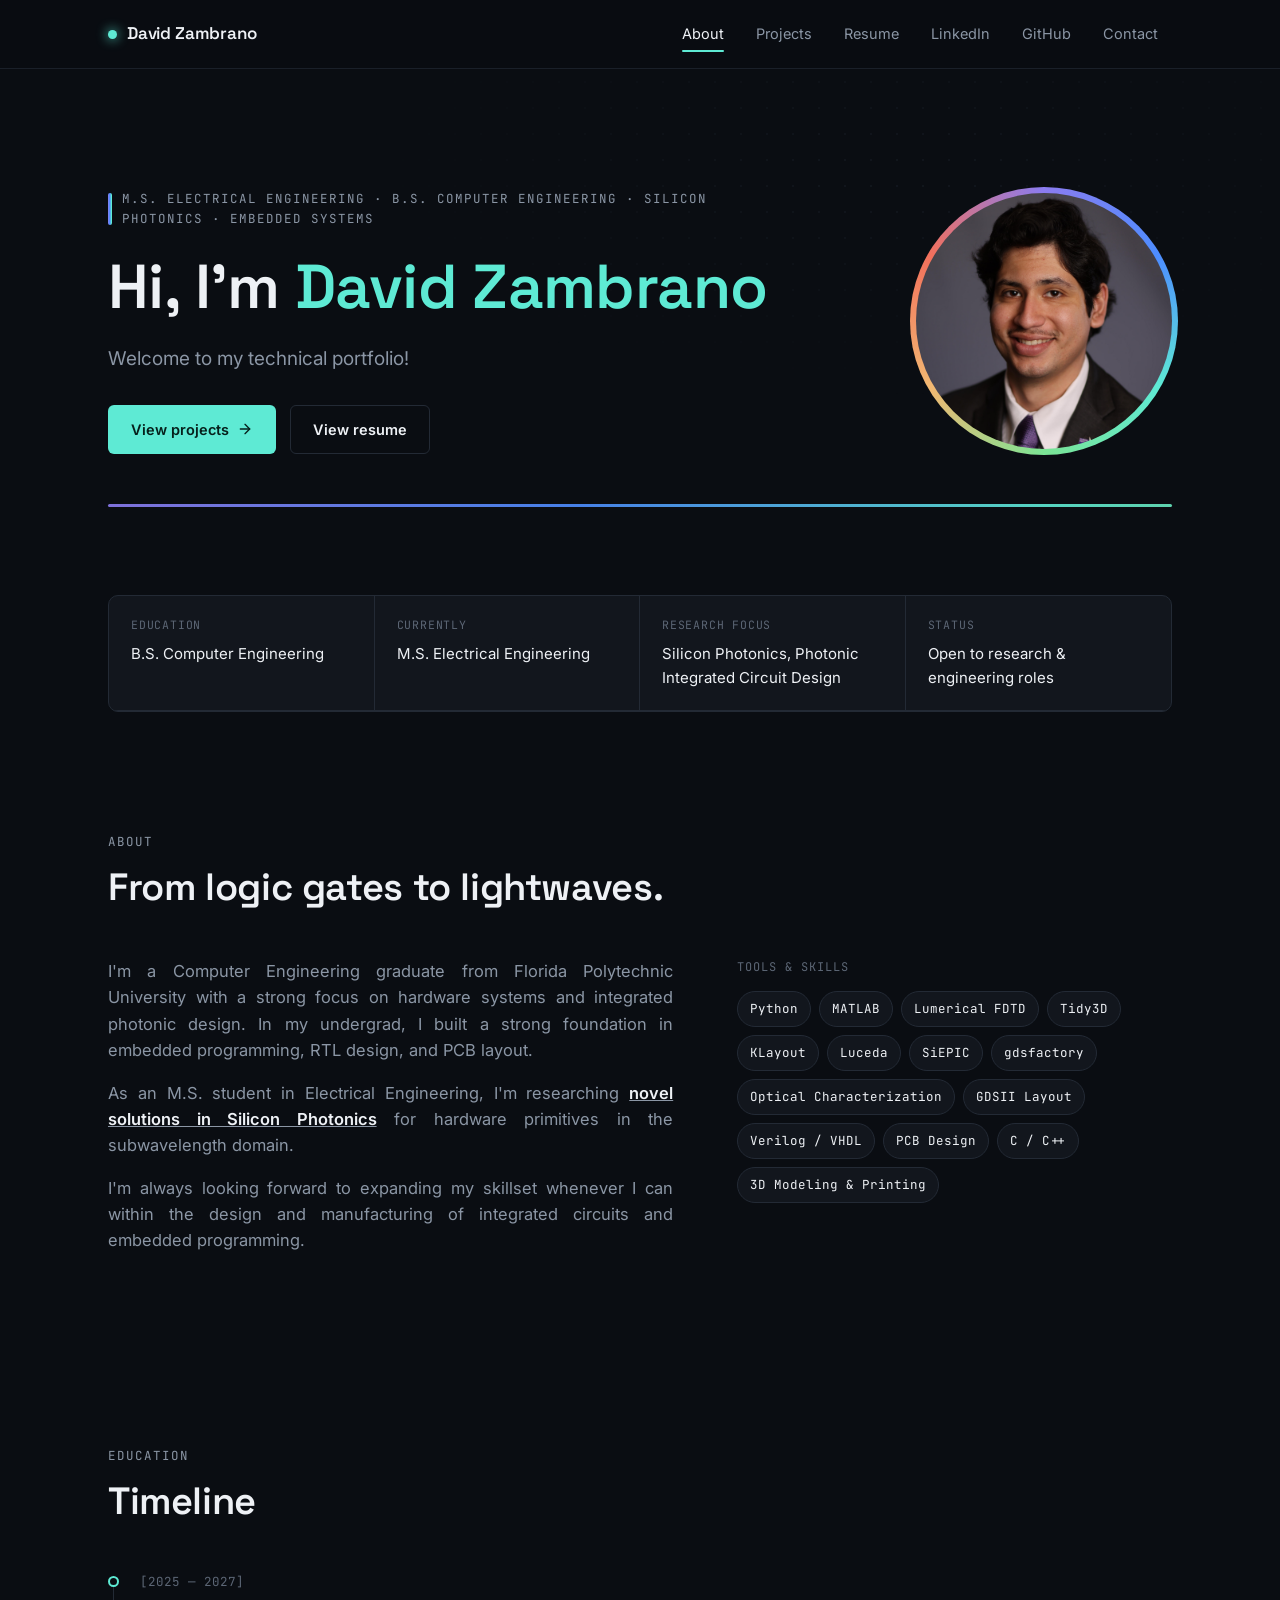
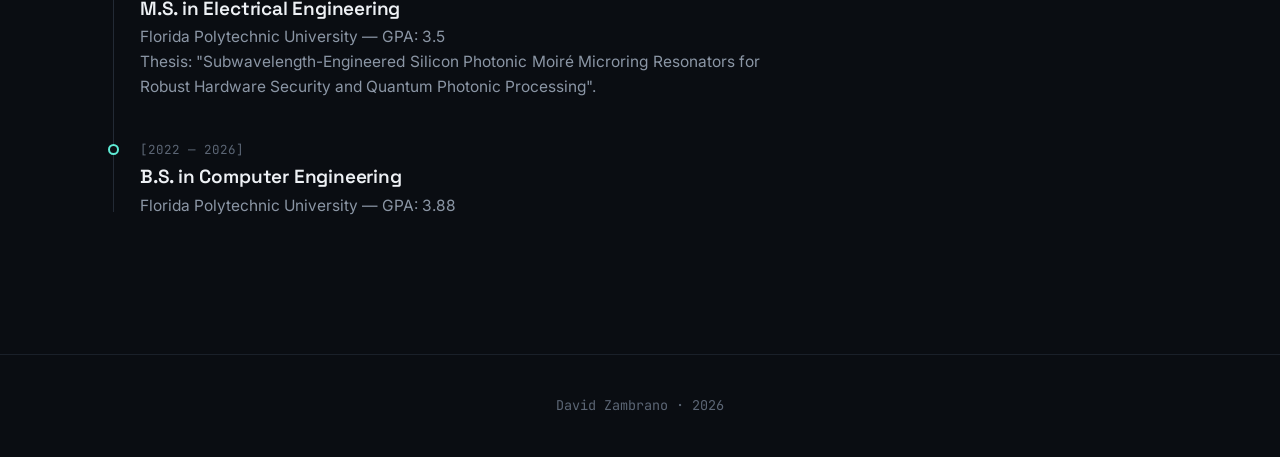
==== commit e9ab81f2: "Fixed front page name wrap" ====
--- a/index.html
+++ b/index.html
@@ -39,7 +39,7 @@
   <section class="hero">
     <div class="container hero-inner">
       <div class="hero-copy">
-        <span class="eyebrow"><span class="mark" style="width:5px;height:26px;"></span>  M.S. Electrical Engineering · B.S. Computer Engineering  · Silicon Photonics · Embedded Systems</span>
+        <span class="eyebrow"><span class="mark" style="width:5px;height:32px;"></span>  M.S. Electrical Engineering · B.S. Computer Engineering  · Silicon Photonics · Embedded Systems</span>
         <h1>Hi, I'm <span style="color:var(--signal)">David Zambrano</span></h1>
         <p class="lede">Welcome to my technical portfolio!</p>
         <div class="hero-actions">
--- a/style.css
+++ b/style.css
@@ -175,7 +175,7 @@
   position: relative; display: flex; align-items: center; justify-content: space-between;
   gap: 56px;
 }
-.hero-copy { display: flex; flex-direction: column; gap: 22px; max-width: 620px; flex: 1 1 480px; }
+.hero-copy { display: flex; flex-direction: column; gap: 22px; max-width: 680px; flex: 1 1 480px; }
 .hero h1 { font-size: clamp(38px, 6vw, 62px); }
 .hero .lede { font-size: 19px; }
 .hero-actions { display: flex; gap: 14px; margin-top: 8px; flex-wrap: wrap; }
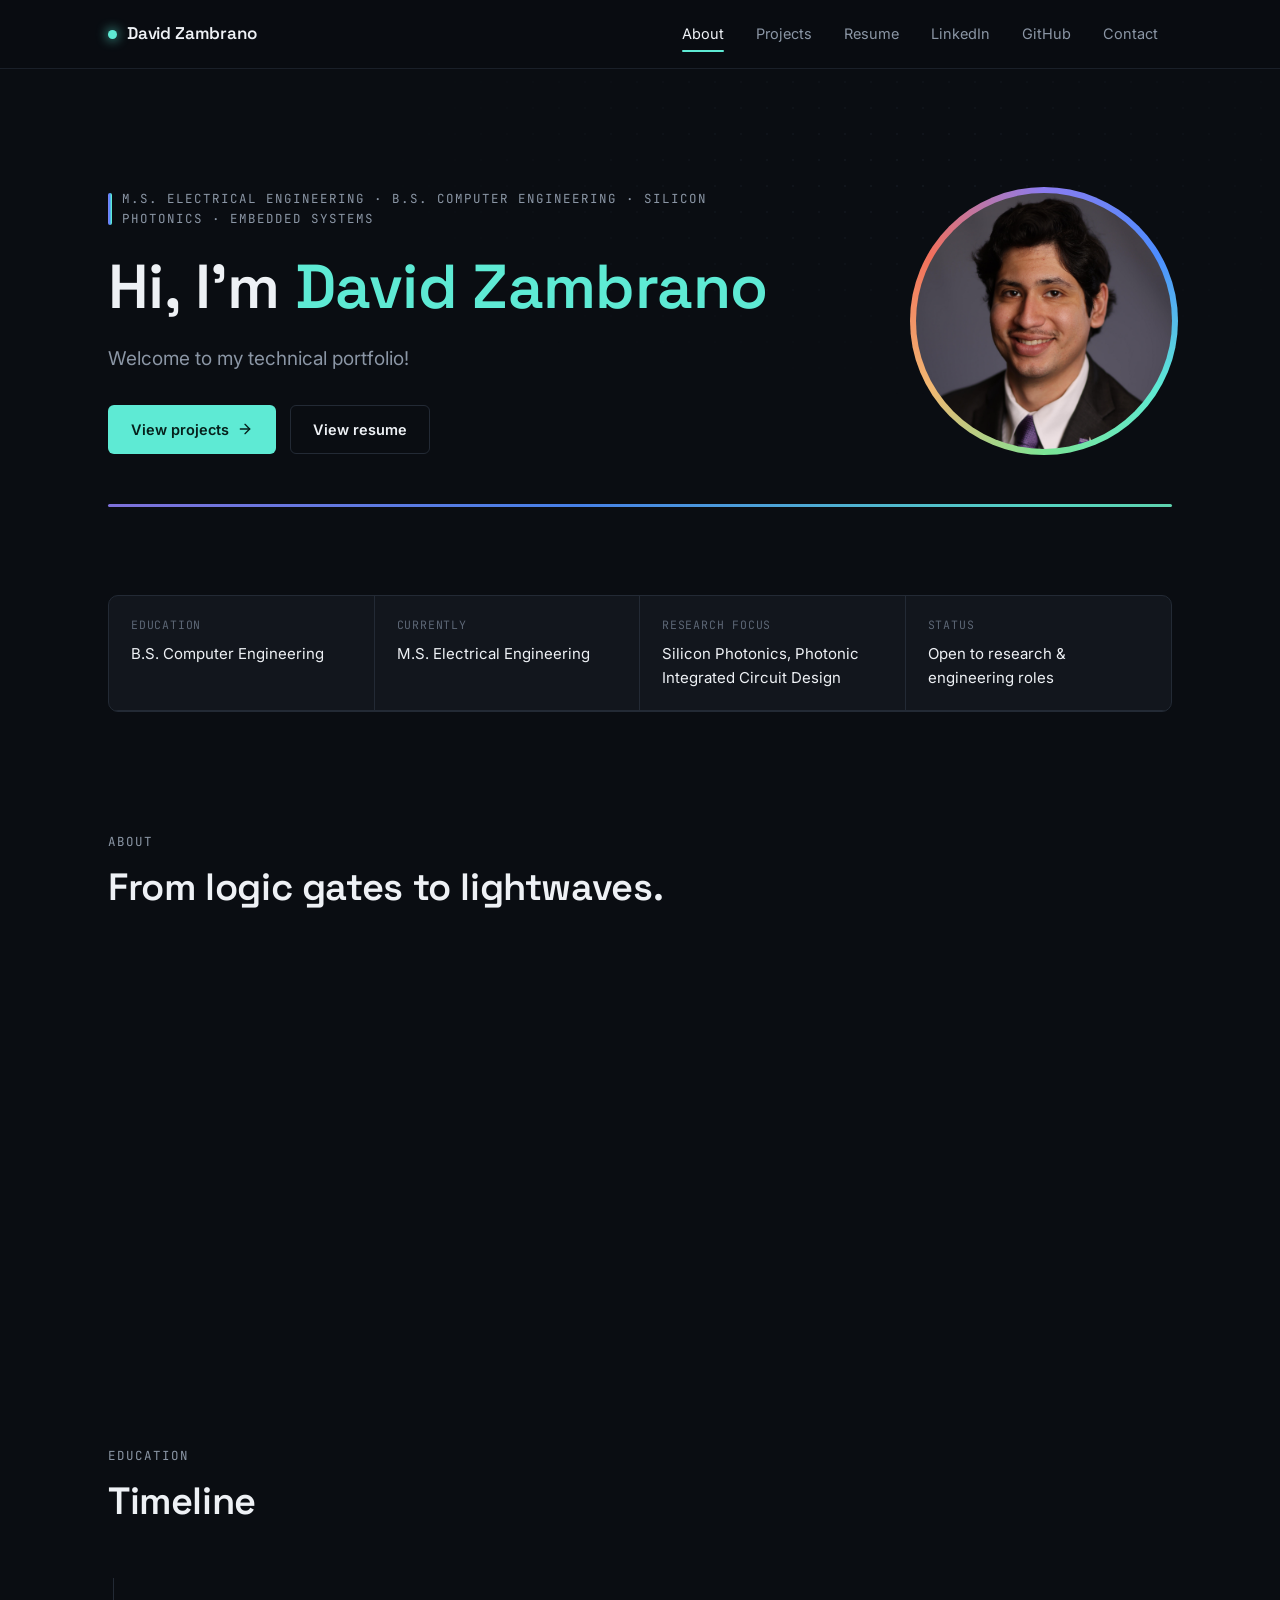
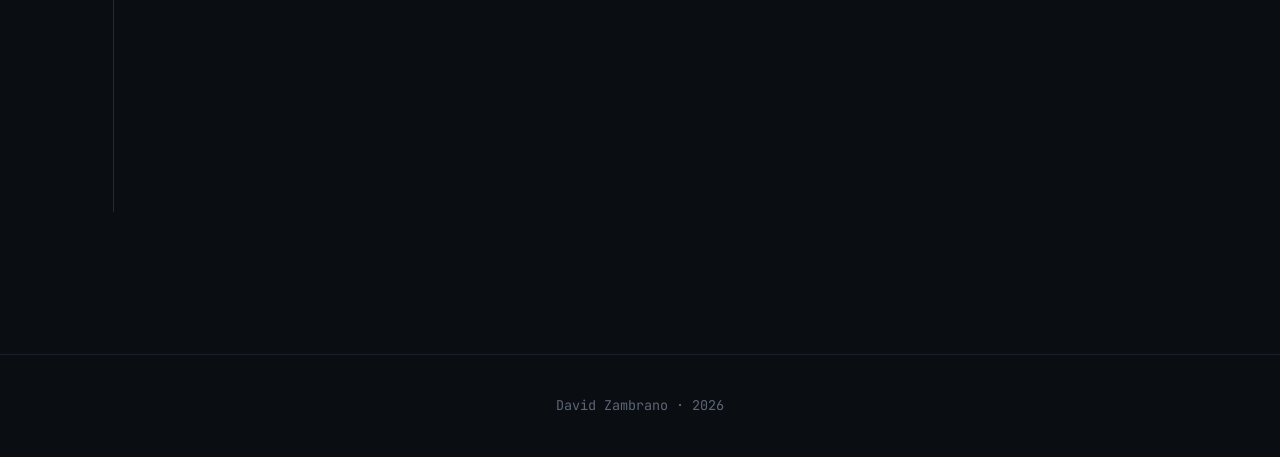
==== commit d80cc3c0: "index now redirects to about.html, cleaner" ====
--- a/index.html
+++ b/index.html
@@ -1,6 +1,5 @@
 <!DOCTYPE html>
-<html lang="en">
-
+<html>
 <head>
 <link rel="stylesheet" href="style.css">
 <meta charset="UTF-8">
@@ -11,135 +10,11 @@
 <link rel="preconnect" href="https://fonts.googleapis.com">
 <link rel="preconnect" href="https://fonts.gstatic.com" crossorigin>
 <link href="https://fonts.googleapis.com/css2?family=Space+Grotesk:wght@500;600;700&family=Inter:wght@400;500;600&family=JetBrains+Mono:wght@400;500&display=swap" rel="stylesheet">
+<meta http-equiv="refresh" content="0; url=about.html" />
 </head>
-
 <body>
-<script src="script.js"></script>
-<a class="skip-link" href="#main">Skip to content</a>
-
-<header class="site-nav">
-  <div class="container">
-    <a href="index.html" class="brand"><span class="brand-dot"></span>David Zambrano</a>
-    <nav class="nav-links" id="nav-links">
-      <a href="index.html" aria-current="page">About</a>
-      <a href="projects.html">Projects</a>
-      <a href="resume.html">Resume</a>
-      <a href="https://www.linkedin.com/in/davidizambrano/" target="_blank" rel="noopener noreferrer">LinkedIn</a>
-      <a href="https://github.com/TheDogIsHungry" target="_blank" rel="noopener noreferrer">GitHub</a>
-      <a href="https://dot.cards/davidzambrano" target="_blank" rel="noopener noreferrer">Contact</a>
-    </nav>
-    <button class="nav-toggle" aria-label="Toggle menu" aria-expanded="false" aria-controls="nav-links">
-      <svg viewBox="0 0 24 24" fill="none" stroke="currentColor" stroke-width="1.8" stroke-linecap="round"><line x1="3" y1="6" x2="21" y2="6"/><line x1="3" y1="12" x2="21" y2="12"/><line x1="3" y1="18" x2="21" y2="18"/></svg>
-    </button>
+   <div style="display: flex; justify-content: center;">
+    <p>Redirecting to about page..</p>
   </div>
-</header>
-
-<main id="main">
-
-  <section class="hero">
-    <div class="container hero-inner">
-      <div class="hero-copy">
-        <span class="eyebrow"><span class="mark" style="width:5px;height:32px;"></span>  M.S. Electrical Engineering · B.S. Computer Engineering  · Silicon Photonics · Embedded Systems</span>
-        <h1>Hi, I'm <span style="color:var(--signal)">David Zambrano</span></h1>
-        <p class="lede">Welcome to my technical portfolio!</p>
-        <div class="hero-actions">
-          <a href="projects.html" class="btn btn-primary">View projects
-            <svg viewBox="0 0 24 24" fill="none" stroke="currentColor" stroke-width="2" stroke-linecap="round" stroke-linejoin="round"><line x1="5" y1="12" x2="19" y2="12"/><polyline points="12 5 19 12 12 19"/></svg>
-          </a>
-          <a href="resume.html" class="btn btn-ghost">View resume</a>
-        </div>
-      </div>
-      <div class="hero-photo">
-        <div class="photo-frame">
-          <img class="photo-img" src="Images/Zambrano_David_Headshot_Zoomed.jpg" alt="David Zambrano"
-               onerror="this.style.display='none'; this.nextElementSibling.style.display='flex';">
-          <div class="photo-fallback">
-            <svg viewBox="0 0 24 24" fill="none" stroke="currentColor" stroke-width="1.6" stroke-linecap="round" stroke-linejoin="round"><path d="M20 21v-2a4 4 0 0 0-4-4H8a4 4 0 0 0-4 4v2"/><circle cx="12" cy="7" r="4"/></svg>
-          </div>
-        </div>
-      </div>
-    </div>
-    <div class="container" style="margin-top:50px;">
-      <div class="divider-spectrum" role="presentation"></div>
-    </div>
-  </section>
-
-  <section style="padding-top:0px; padding-bottom:24px;">
-    <div class="container">
-      <div class="datasheet reveal">
-        <div class="cell"><div class="label">Education</div><div class="value">B.S. Computer Engineering</div></div>
-        <div class="cell"><div class="label">Currently</div><div class="value">M.S. Electrical Engineering</div></div>
-        <div class="cell"><div class="label">Research focus</div><div class="value">Silicon Photonics, Photonic Integrated Circuit Design</div></div>
-        <div class="cell"><div class="label">Status</div><div class="value">Open to research &amp; engineering roles</div></div>
-      </div>
-    </div>
-  </section>
-
-  <section id="about">
-    <div class="container">
-      <div class="section-head">
-        <span class="eyebrow">About</span>
-        <h2>From logic gates to lightwaves.</h2>
-      </div>
-      <div class="about-grid">
-        <div class="about-copy reveal">
-          <p>I'm a Computer Engineering graduate from Florida Polytechnic University with a strong focus on hardware systems and integrated photonic design. In my undergrad, I built a strong foundation in embedded programming, RTL design, and PCB layout.</p>
-          <p>As an M.S. student in Electrical Engineering, I'm researching <a href="https://www.linkedin.com/company/bin-tarik-nanophotonics-group/posts/?feedView=all" target="_blank" rel="noopener noreferrer"><u><strong style="color:var(--ink)">novel solutions in Silicon Photonics</strong></u></a> for hardware primitives in the subwavelength domain.</p>
-          <p>I'm always looking forward to expanding my skillset whenever I can within the design and manufacturing of integrated circuits and embedded programming.</p>
-        </div>
-        <div class="reveal">
-          <div class="skills-title">Tools &amp; skills</div>
-          <div class="chip-row">
-            <span class="chip">Python</span>
-            <span class="chip">MATLAB</span>
-            <span class="chip">Lumerical FDTD</span>
-            <span class="chip">Tidy3D</span>
-            <span class="chip">KLayout</span>
-            <span class="chip">Luceda</span>
-            <span class="chip">SiEPIC</span>
-            <span class="chip">gdsfactory</span>
-            <span class="chip">Optical Characterization</span>
-            <span class="chip">GDSII Layout</span>
-            <span class="chip">Verilog / VHDL</span>
-            <span class="chip">PCB Design</span>
-            <span class="chip">C / C++</span>
-            <span class="chip">3D Modeling &amp; Printing</span>
-          </div>
-        </div>
-      </div>
-    </div>
-  </section>
-
-  <section>
-    <div class="container">
-      <div class="section-head">
-        <span class="eyebrow">Education</span>
-        <h2>Timeline</h2>
-      </div>
-      <div class="timeline">
-        <div class="timeline-item reveal">
-          <div class="when">[2025 — 2027]</div>
-          <h3>M.S. in Electrical Engineering</h3>
-          <p> Florida Polytechnic University — GPA: 3.5 </p>
-          <p> Thesis: "Subwavelength-Engineered Silicon Photonic Moiré Microring Resonators for Robust Hardware Security and Quantum Photonic Processing".</p>
-        </div>
-        <div class="timeline-item reveal">
-          <div class="when">[2022 — 2026]</div>
-          <h3>B.S. in Computer Engineering</h3>
-          <p>Florida Polytechnic University — GPA: 3.88</p>
-        </div>
-        
-      </div>
-    </div>
-  </section>
-
-</main>
-
-<footer class="site-footer">
-  <div style="display: flex; justify-content: center;">
-    <p class="footer-copy">David Zambrano · <span data-year></span> </p>
-  </div>
-</footer>
-  
 </body>
-</html>
+</html>
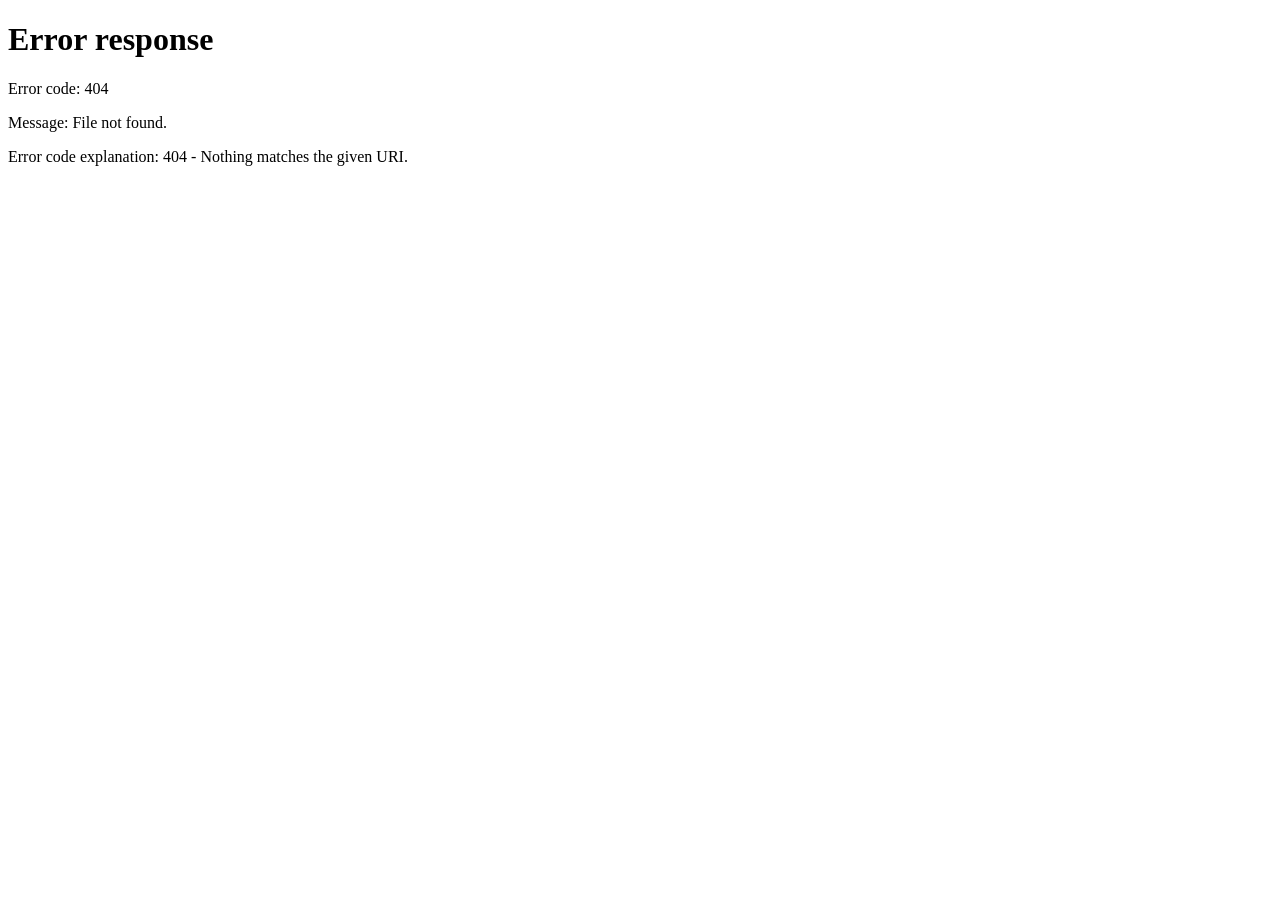
==== commit ea74ad1a: "It worked, full speed ahead!" ====
--- a/index.html
+++ b/index.html
@@ -10,7 +10,7 @@
 <link rel="preconnect" href="https://fonts.googleapis.com">
 <link rel="preconnect" href="https://fonts.gstatic.com" crossorigin>
 <link href="https://fonts.googleapis.com/css2?family=Space+Grotesk:wght@500;600;700&family=Inter:wght@400;500;600&family=JetBrains+Mono:wght@400;500&display=swap" rel="stylesheet">
-<meta http-equiv="refresh" content="0; url=about.html" />
+<meta http-equiv="refresh" content="0; url=about" />
 </head>
 <body>
    <div style="display: flex; justify-content: center;">
